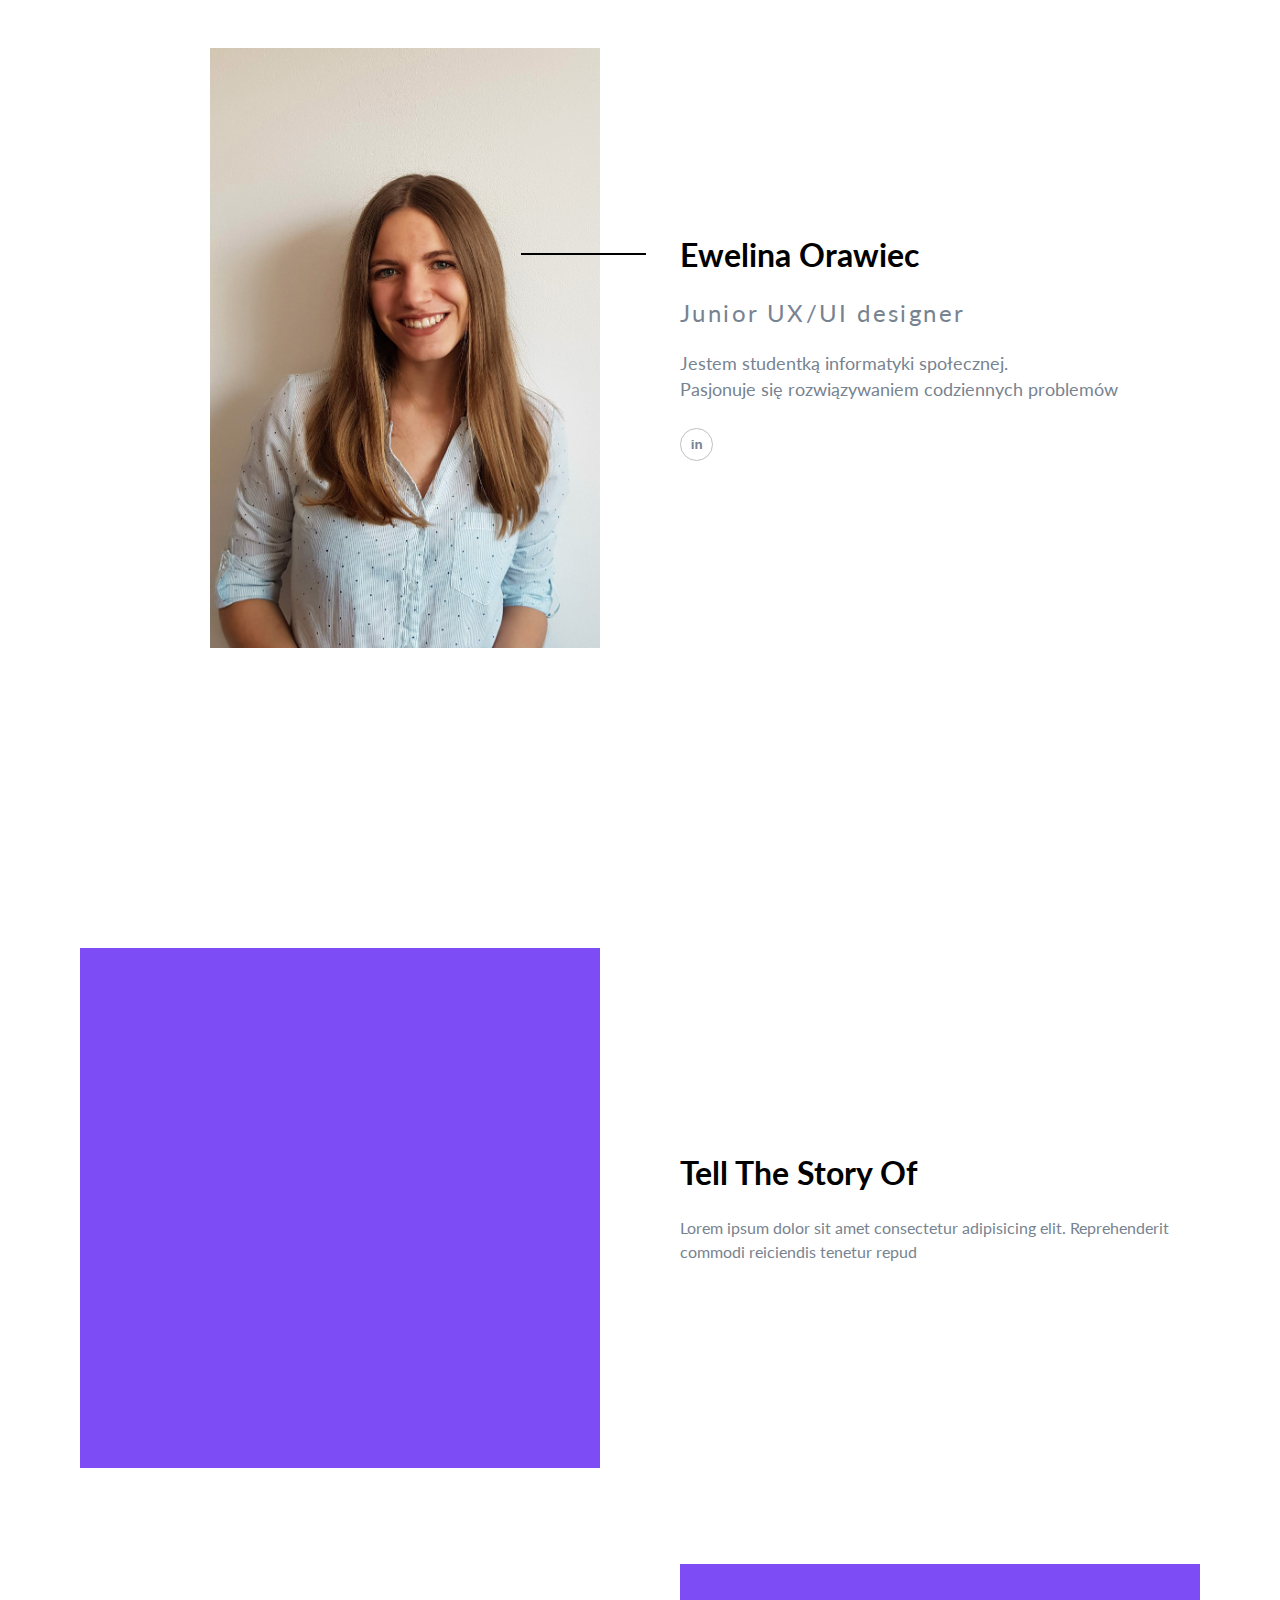
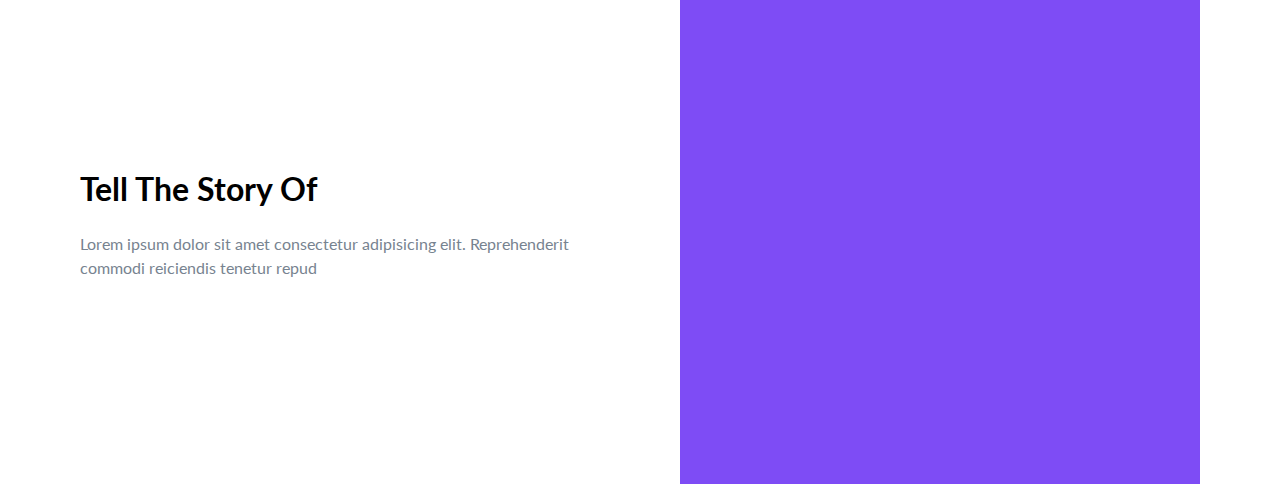
==== index.html @ 0b52d4dc "added peron" ====
<!DOCTYPE html>
<html lang="pl">
<head>
    <meta charset="utf-8">
    <meta http-equiv="X-UA-Compatible" content="IE=edge">
    <meta name="viewport" content="width=device-width, initial-scale=1.0, user-scalable=no">
    <meta name="description" content="Portfolio Ewelina Orawiec">
    <meta name="author" content="Ewelina Orawiec">
    <title>Ewelina Orawiec</title>

    <!-- <link rel="shortcut icon" type="image/png" href="img/favicon.png"> -->
    <link href="https://fonts.googleapis.com/css?family=Lato:300,300i,400,700&display=swap&subset=latin-ext" rel="stylesheet">
    <link rel="stylesheet" href="base.css">
    <link rel="stylesheet" href="style.css">
    <link rel="stylesheet" href="mobile.css">
</head>
<body>
  <header id="top">
    <div class="air"></div>
    <div class="flex column">
      <div id="top-photo" class="column col2 flex flex-column flex-align-end">
        <img src="img/ewelina_orawiec.jpg" alt="ewelina_orawiec" />
      </div>
      <div class="column col2 flex flex-column flex-align-start flex-justify-center">
        <div class="rel">
          <hr class="line abs" />
          <h1>Ewelina Orawiec</h1>
        </div>
        <div class="airmin"></div>
        <h2>Junior UX/UI designer</h2>
        <div class="airmin"></div>
        <p>
          Jestem studentką informatyki społecznej.<br />
          Pasjonuje się rozwiązywaniem codziennych problemów
        </p>
        <div class="airmin"></div>
        <a target="_blank" href="https://www.linkedin.com/in/ewelina-orawiec/"><button id="top-button">in</button></a>
      </div>
    </div>
    <div class="air"></div>
  </header>
  <div class="air"></div>
  <main>
    <div class="project flex column">
      <div class="column col2">
        <a href="./peron.html">
          <div class="project-photo rel">
            <div class="project-overlay abs"></div>
          </div>
        </a>
      </div>
      <div class="flex flex-column flex-align-start flex-justify-center column col2">
        <h1>Tell The Story Of</h1>
        <div class="airmin"></div>
        <p>Lorem ipsum dolor sit amet consectetur adipisicing elit. Reprehenderit commodi reiciendis tenetur repud</p>
      </div>
    </div>
    <div class="air"></div>
    <div class="air"></div>
    <div class="project flex column">
      <div class="flex flex-column flex-align-start flex-justify-center column col2">
        <h1>Tell The Story Of</h1>
        <div class="airmin"></div>
        <p>Lorem ipsum dolor sit amet consectetur adipisicing elit. Reprehenderit commodi reiciendis tenetur repud</p>
      </div>
      <div class="column col2">
        <div class="project-photo rel">
          <div class="project-overlay abs"></div>
        </div>
      </div>
    </div>
  </main>
</body>
</html>
---- base.css ----
.flex {display:flex;}
.flex-wrap {flex-wrap:wrap;}
.flex-no-shrink {flex-shrink:0;}
.flex-no-grow {flex-grow:0;}
.flex-column {flex-direction:column;}
.flex-justify-start {justify-content:flex-start;}
.flex-justify-end {justify-content:flex-end;}
.flex-justify-center {justify-content:center;}
.flex-justify-space-between {justify-content:space-between;}
.flex-justify-space-evenly {justify-content:space-evenly;}
.flex-align-start {align-items:flex-start;}
.flex-align-end {align-items:flex-end;}
.flex-align-center {align-items:center;}
.flex-align-stretch {align-items:stretch;}
.col2 {width:50%;}
.col3 {width:33.3333%;}
.col3-2 {width:66.6667%;}
.col4 {width:25%;}
.col4-3 {width:75%;}
.col5 {width:20%;}
.col5-2 {width:40%;}
.col5-3 {width:60%;}
.col5-4 {width:80%;}
.col6 {width:16.6667%;}
.col6-5 {width:83.3333%;}
---- style.css ----
html,
body {
  height: 100%;
}

* {
  box-sizing: border-box;
}

a,
a:hover {
  text-decoration: none;
}

body {
  margin: 0;
  font-size: 100%;
  font-family: 'Lato', sans-serif;
  background-color: #fff;
}

.flexc {
  display: flex;
  flex-direction: column;
  justify-content: center;
  align-items: center;
}

.flexr {
  display: flex;
  flex-direction: row;
}

.air {
  clear: both;
  height: 3em;
}
.airmin {
  clear: both;
  height: 1.5em;
}
.airmik {
  clear: both;
  height: 0.75em;
}

.abs {
  position: absolute;
}

.rel {
  position: relative;
}

.column {
  padding: 0 2.5em;
}

.column-double {
  padding: 0 5em;
}

.part {
  background-color: #434343;
  min-height: 100%;
  max-width: 1400px;
  margin: 0 auto;
}


h1,
h2,
h3,
h4,
h5,
h6,
p {
  margin: 0;
}

h1 {

}

h2 {
  color: rgb(119, 131, 144);
  font-weight: 400;
  letter-spacing: .1em;
}

p {
  color: rgb(119, 131, 144);
  line-height: 1.5;
  font-size: 1.1em;
}

#top {
  min-height: 100%;
}

#top-photo {
  height: 100%;
}

#top-photo img {
  max-width: 100%;
  max-height: 600px;
  object-position: center center;
}

#top-button {
  border-radius: 50%;
  background-color: #fff;
  color: rgb(119, 131, 144);
  font-weight: 700;
  border: rgb(192, 192, 192) solid 1px;
  width: 2.5em;
  height: 2.5em;
  cursor: pointer;
  transition: 0.2s;
}

#top-button:hover {
  background-color: rgb(192, 192, 192);
  color: #fff;
}

.line {
  height: 2.5px;
  width: 125px;
  top: 25%;
  left:-66.6%;
  background-color: #000;
  border: none;
}

.project-overlay {
  height: 100%;
  width: 100%;
  background-color: rgb(126, 76, 245);
  z-index: 2;
  top: 0;
  left: 0;
  transition: 0.5s;
}

.project-photo {
  z-index: 1;
  background-image: url(img/projekt_peron.png);
  background-position: center;
  background-size: cover;
  cursor: pointer;
  padding-top:100%;
}

.project-photo:hover .project-overlay {
  opacity: 0.85
}

.project-photo img{
  max-width: 100%;
}

.project p {
  font-size: 1em;
}
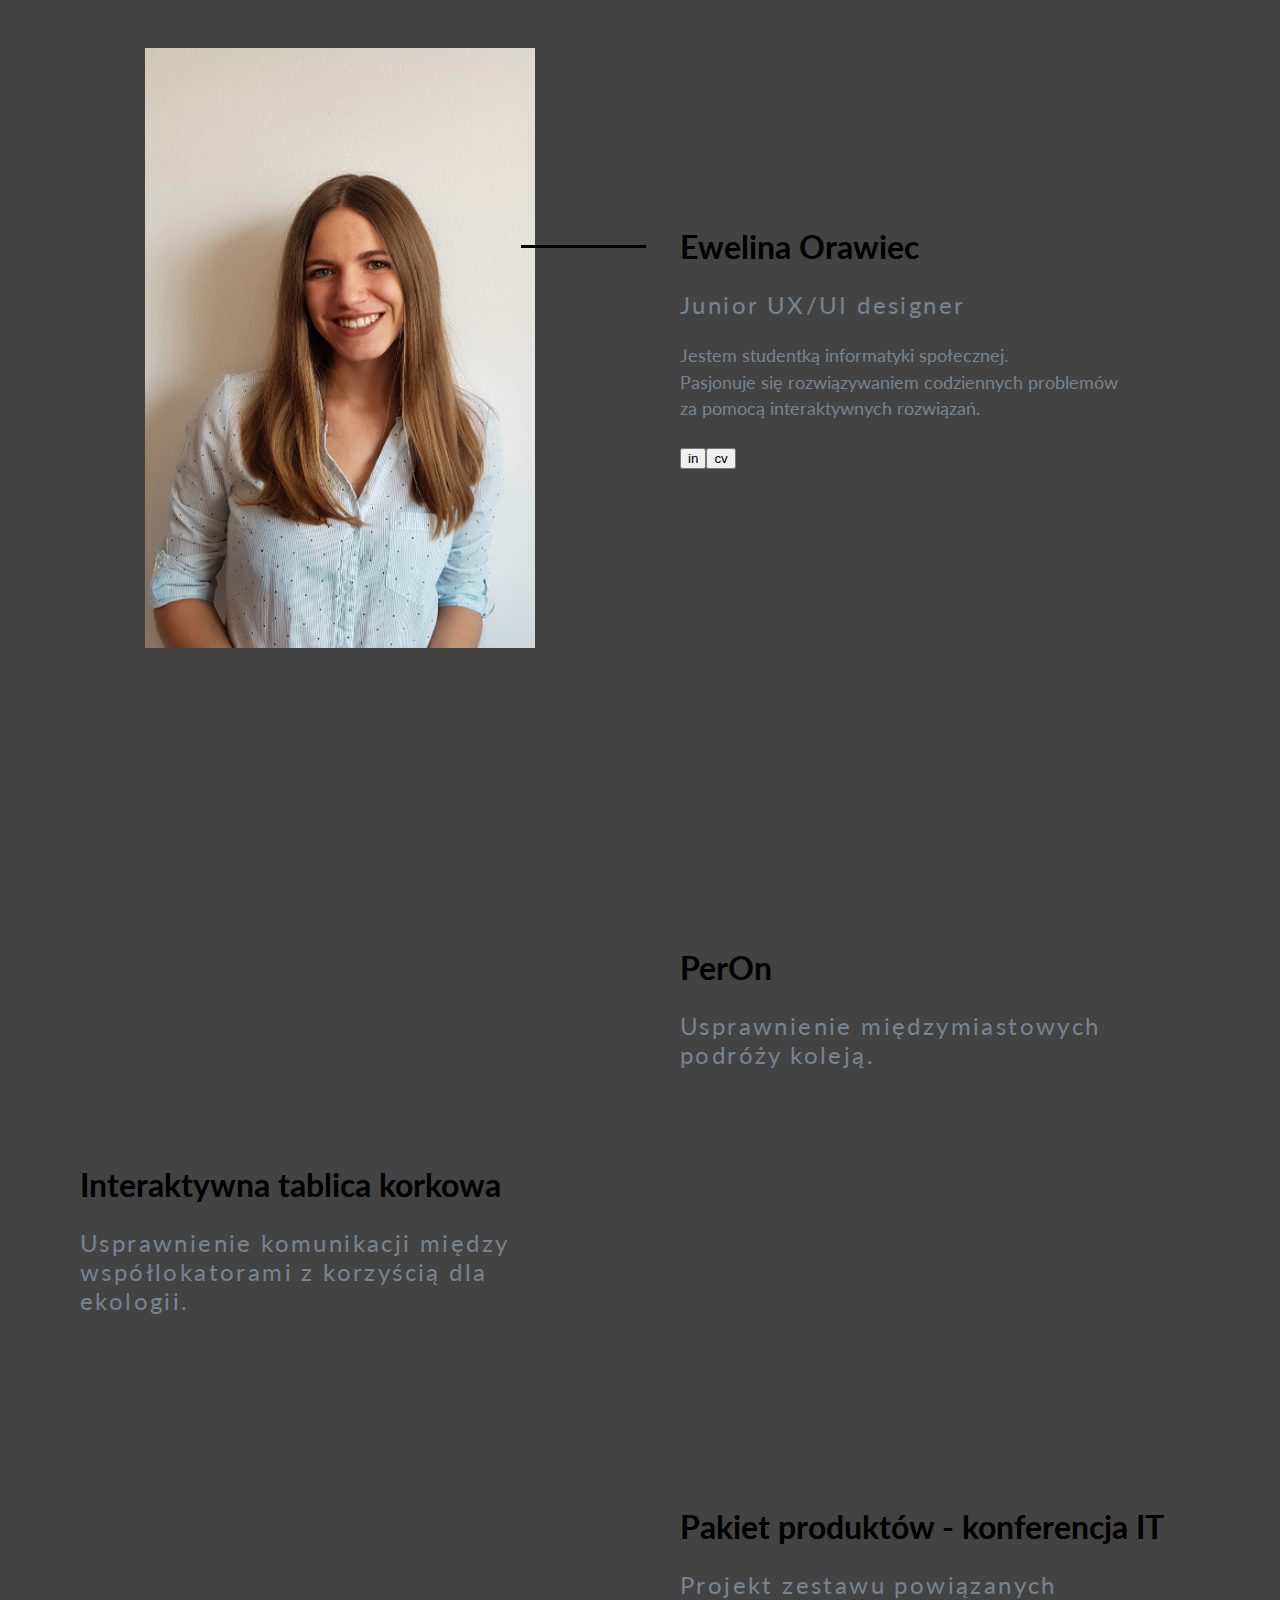
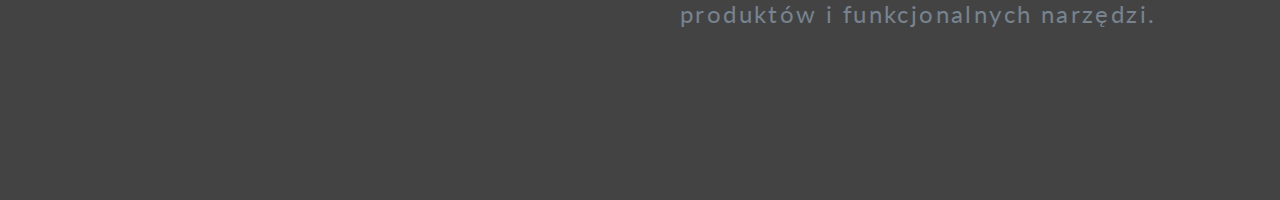
==== commit ed85697f: "changed p to h2" ====
--- a/index.html
+++ b/index.html
@@ -9,66 +9,101 @@
     <title>Ewelina Orawiec</title>
 
     <!-- <link rel="shortcut icon" type="image/png" href="img/favicon.png"> -->
-    <link href="https://fonts.googleapis.com/css?family=Lato:300,300i,400,700&display=swap&subset=latin-ext" rel="stylesheet">
+    <link href="https://fonts.googleapis.com/css?family=Lato:400,700&display=swap&subset=latin-ext" rel="stylesheet">
     <link rel="stylesheet" href="base.css">
     <link rel="stylesheet" href="style.css">
     <link rel="stylesheet" href="mobile.css">
 </head>
 <body>
-  <header id="top">
+  <header id="top" class="part">
     <div class="air"></div>
-    <div class="flex column">
-      <div id="top-photo" class="column col2 flex flex-column flex-align-end">
+    <div class="flex column flex-1024-reverse">
+      <div id="top-photo" class="column col2 flex flex-column flex-align-center">
         <img src="img/ewelina_orawiec.jpg" alt="ewelina_orawiec" />
       </div>
-      <div class="column col2 flex flex-column flex-align-start flex-justify-center">
+      <div class="air less-1024"></div>
+      <div class="column col2 flex flex-column flex-align-start flex-justify-center flex-1024-align-center">
         <div class="rel">
-          <hr class="line abs" />
+          <hr class="line abs more-1024" />
           <h1>Ewelina Orawiec</h1>
         </div>
         <div class="airmin"></div>
         <h2>Junior UX/UI designer</h2>
         <div class="airmin"></div>
-        <p>
+        <p class="text-align-center-1024">
           Jestem studentką informatyki społecznej.<br />
-          Pasjonuje się rozwiązywaniem codziennych problemów
+          Pasjonuje się rozwiązywaniem codziennych problemów <br />
+          za pomocą interaktywnych rozwiązań.
         </p>
         <div class="airmin"></div>
-        <a target="_blank" href="https://www.linkedin.com/in/ewelina-orawiec/"><button id="top-button">in</button></a>
+        <div class="flex">
+          <a target="_blank" href="https://www.linkedin.com/in/ewelina-orawiec/"><button class="top-button">in</button></a>
+          <a target="_blank" href="./EwelinaOrawiecCV.pdf" download><button class="top-button">cv</button></a>
+        </div>
       </div>
     </div>
     <div class="air"></div>
   </header>
-  <div class="air"></div>
-  <main>
-    <div class="project flex column">
-      <div class="column col2">
-        <a href="./peron.html">
-          <div class="project-photo rel">
-            <div class="project-overlay abs"></div>
-          </div>
-        </a>
-      </div>
-      <div class="flex flex-column flex-align-start flex-justify-center column col2">
-        <h1>Tell The Story Of</h1>
-        <div class="airmin"></div>
-        <p>Lorem ipsum dolor sit amet consectetur adipisicing elit. Reprehenderit commodi reiciendis tenetur repud</p>
-      </div>
-    </div>
-    <div class="air"></div>
-    <div class="air"></div>
-    <div class="project flex column">
-      <div class="flex flex-column flex-align-start flex-justify-center column col2">
-        <h1>Tell The Story Of</h1>
-        <div class="airmin"></div>
-        <p>Lorem ipsum dolor sit amet consectetur adipisicing elit. Reprehenderit commodi reiciendis tenetur repud</p>
-      </div>
-      <div class="column col2">
-        <div class="project-photo rel">
-          <div class="project-overlay abs"></div>
+  <main class="part">
+    <section id="project-peron">
+      <div class="air"></div>
+      <div class="single-project flex column flex-1024-reverse">
+        <div class="column col2">
+          <a href="./peron.html">
+            <div class="single-project-photo rel">
+              <div class="single-project-overlay abs"></div>
+            </div>
+          </a>
+        </div>
+        <div class="air less-1024"></div>
+        <div class="flex flex-column flex-align-start flex-justify-center column col2">
+          <h1>PerOn</h1>
+          <div class="airmin"></div>
+          <h2>Usprawnienie międzymiastowych podróży koleją.</h2>
         </div>
       </div>
-    </div>
+      <div class="air"></div>
+    </section>
+    <section id="project-nameo">
+      <div class="air"></div>
+      <div class="single-project flex column">
+        <div class="flex flex-column flex-align-start flex-justify-center column col2">
+          <h1>Interaktywna tablica korkowa</h1>
+          <div class="airmin"></div>
+          <h2>Usprawnienie komunikacji między współlokatorami z korzyścią dla ekologii.</h2>
+          <div class="air less-1024"></div>
+        </div>
+        <div class="column col2">
+          <a href="./nameo.html">
+            <div class="single-project-photo rel">
+              <div class="single-project-overlay abs"></div>
+            </div>
+          </a>
+        </div>
+      </div>
+      <div class="air"></div>
+      <div class="air more-1024"></div>
+    </section>
+    <section id="project-conference">
+      <div class="air"></div>
+      <div class="single-project flex column flex-1024-reverse">
+        <div class="column col2">
+          <a href="./conference.html">
+            <div class="single-project-photo rel">
+              <div class="single-project-overlay abs"></div>
+            </div>
+          </a>
+        </div>
+        <div class="air less-1024"></div>
+        <div class="flex flex-column flex-align-start flex-justify-center column col2">
+          <h1>Pakiet produktów - konferencja IT</h1>
+          <div class="airmin"></div>
+          <h2>Projekt zestawu powiązanych produktów i funkcjonalnych narzędzi.</h2>
+        </div>
+      </div>
+      <div class="air"></div>
+      <div class="air"></div>
+    </section>
   </main>
 </body>
-</html>+</html>
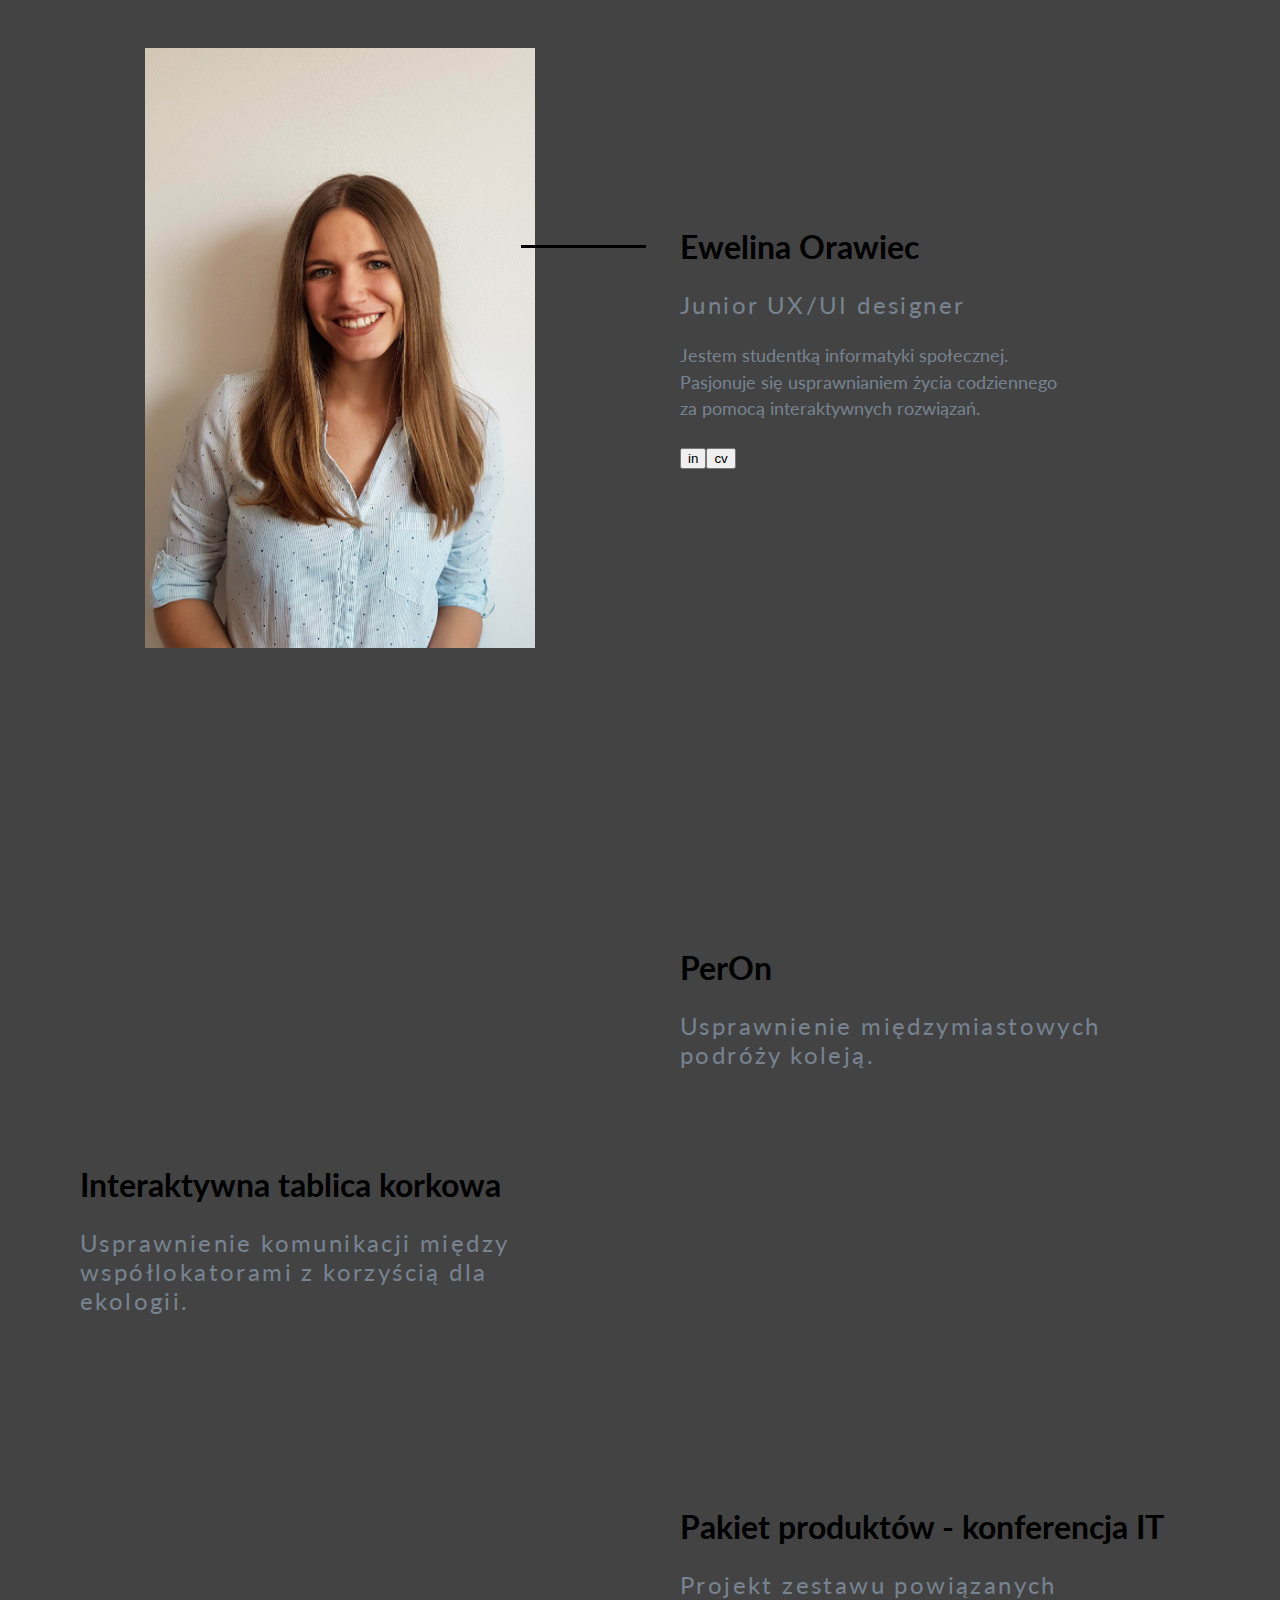
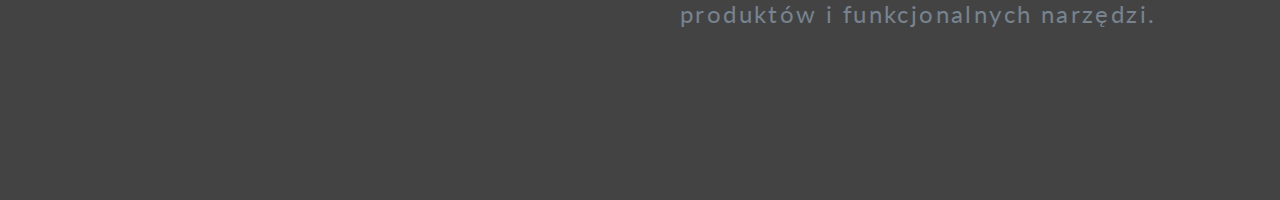
==== commit 2b60d0a9: "Merge pull request #2 from ewelinaorawiec/master" ====
--- a/index.html
+++ b/index.html
@@ -32,7 +32,7 @@
         <div class="airmin"></div>
         <p class="text-align-center-1024">
           Jestem studentką informatyki społecznej.<br />
-          Pasjonuje się rozwiązywaniem codziennych problemów <br />
+          Pasjonuje się usprawnianiem życia codziennego <br />
           za pomocą interaktywnych rozwiązań.
         </p>
         <div class="airmin"></div>
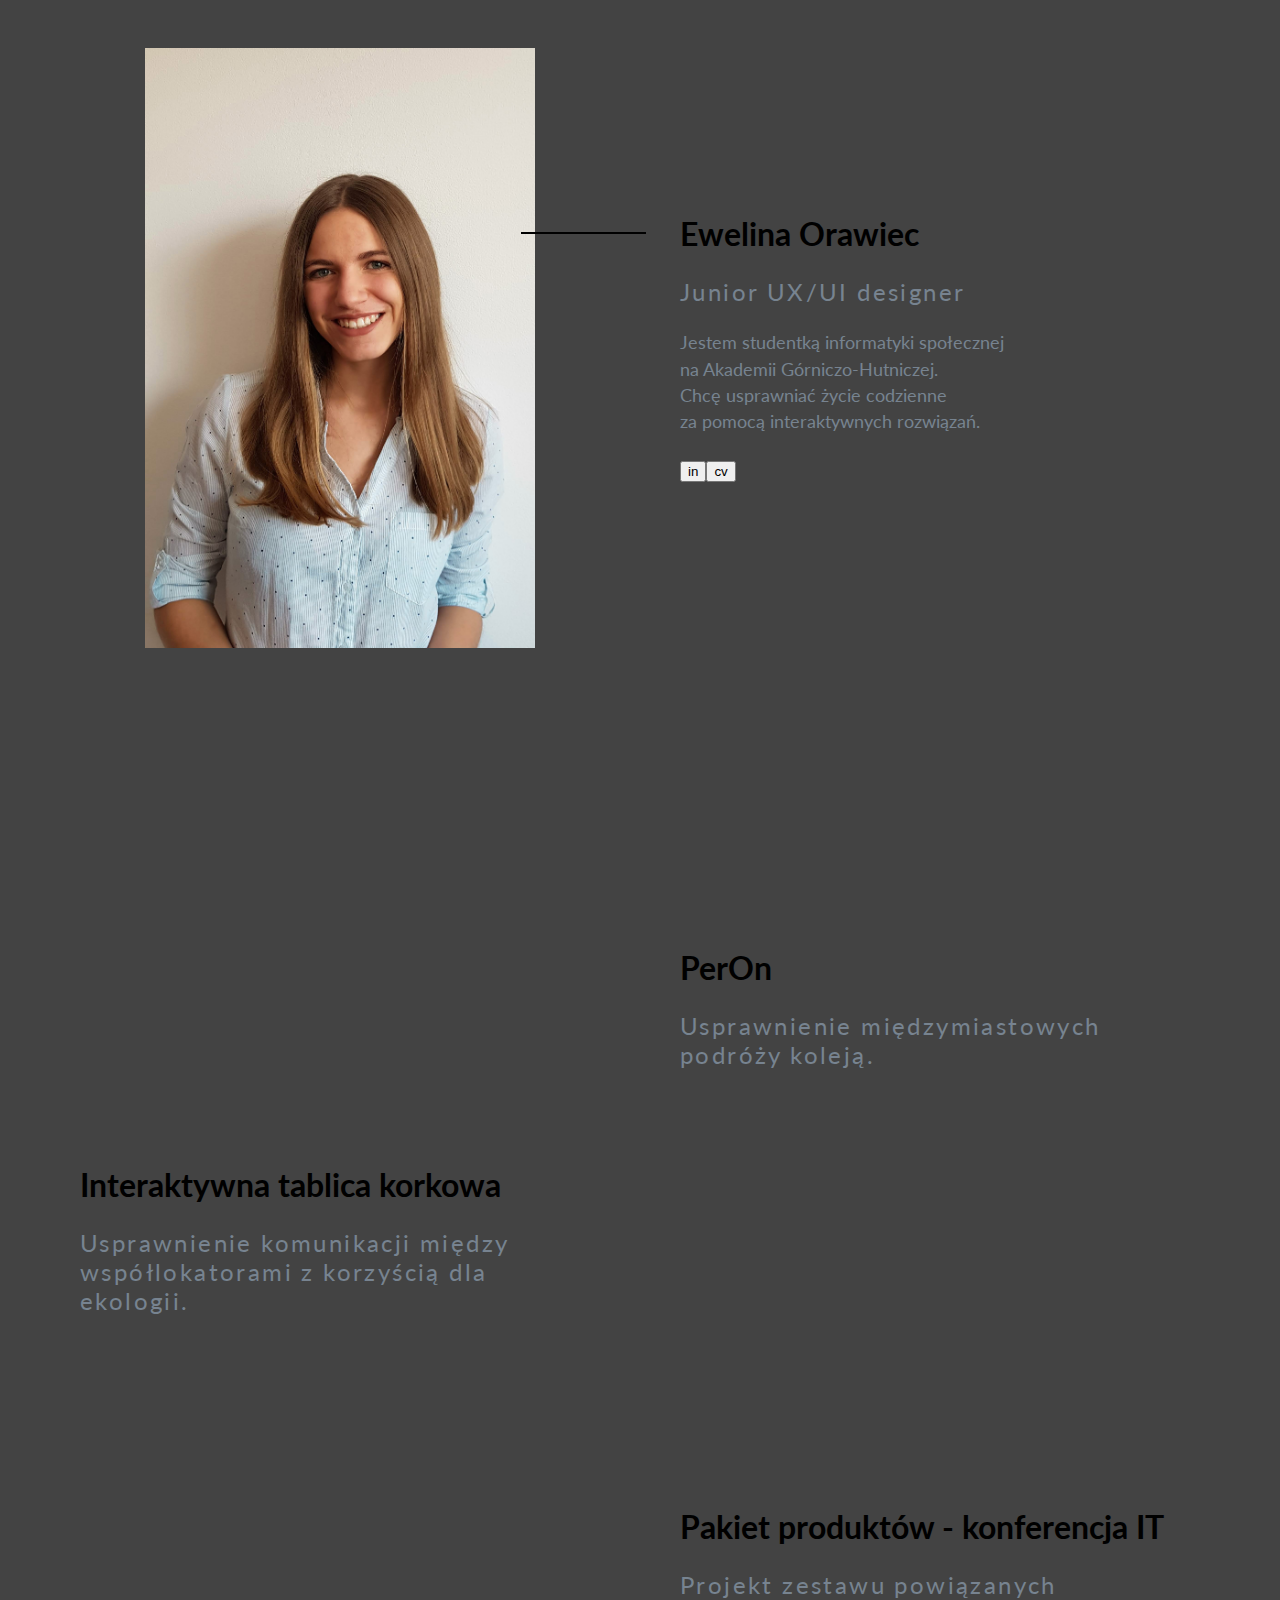
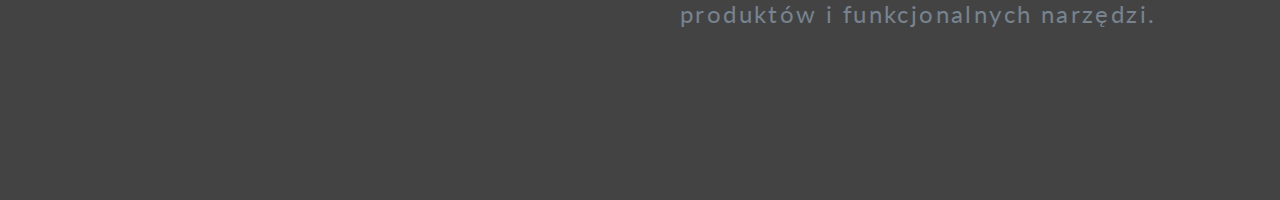
==== commit a2af7dd2: "Update index.html" ====
--- a/index.html
+++ b/index.html
@@ -31,8 +31,9 @@
         <h2>Junior UX/UI designer</h2>
         <div class="airmin"></div>
         <p class="text-align-center-1024">
-          Jestem studentką informatyki społecznej.<br />
-          Pasjonuje się usprawnianiem życia codziennego <br />
+          Jestem studentką informatyki społecznej  <br />
+          na Akademii Górniczo-Hutniczej.<br />
+          Chcę usprawniać życie codzienne <br />
           za pomocą interaktywnych rozwiązań.
         </p>
         <div class="airmin"></div>
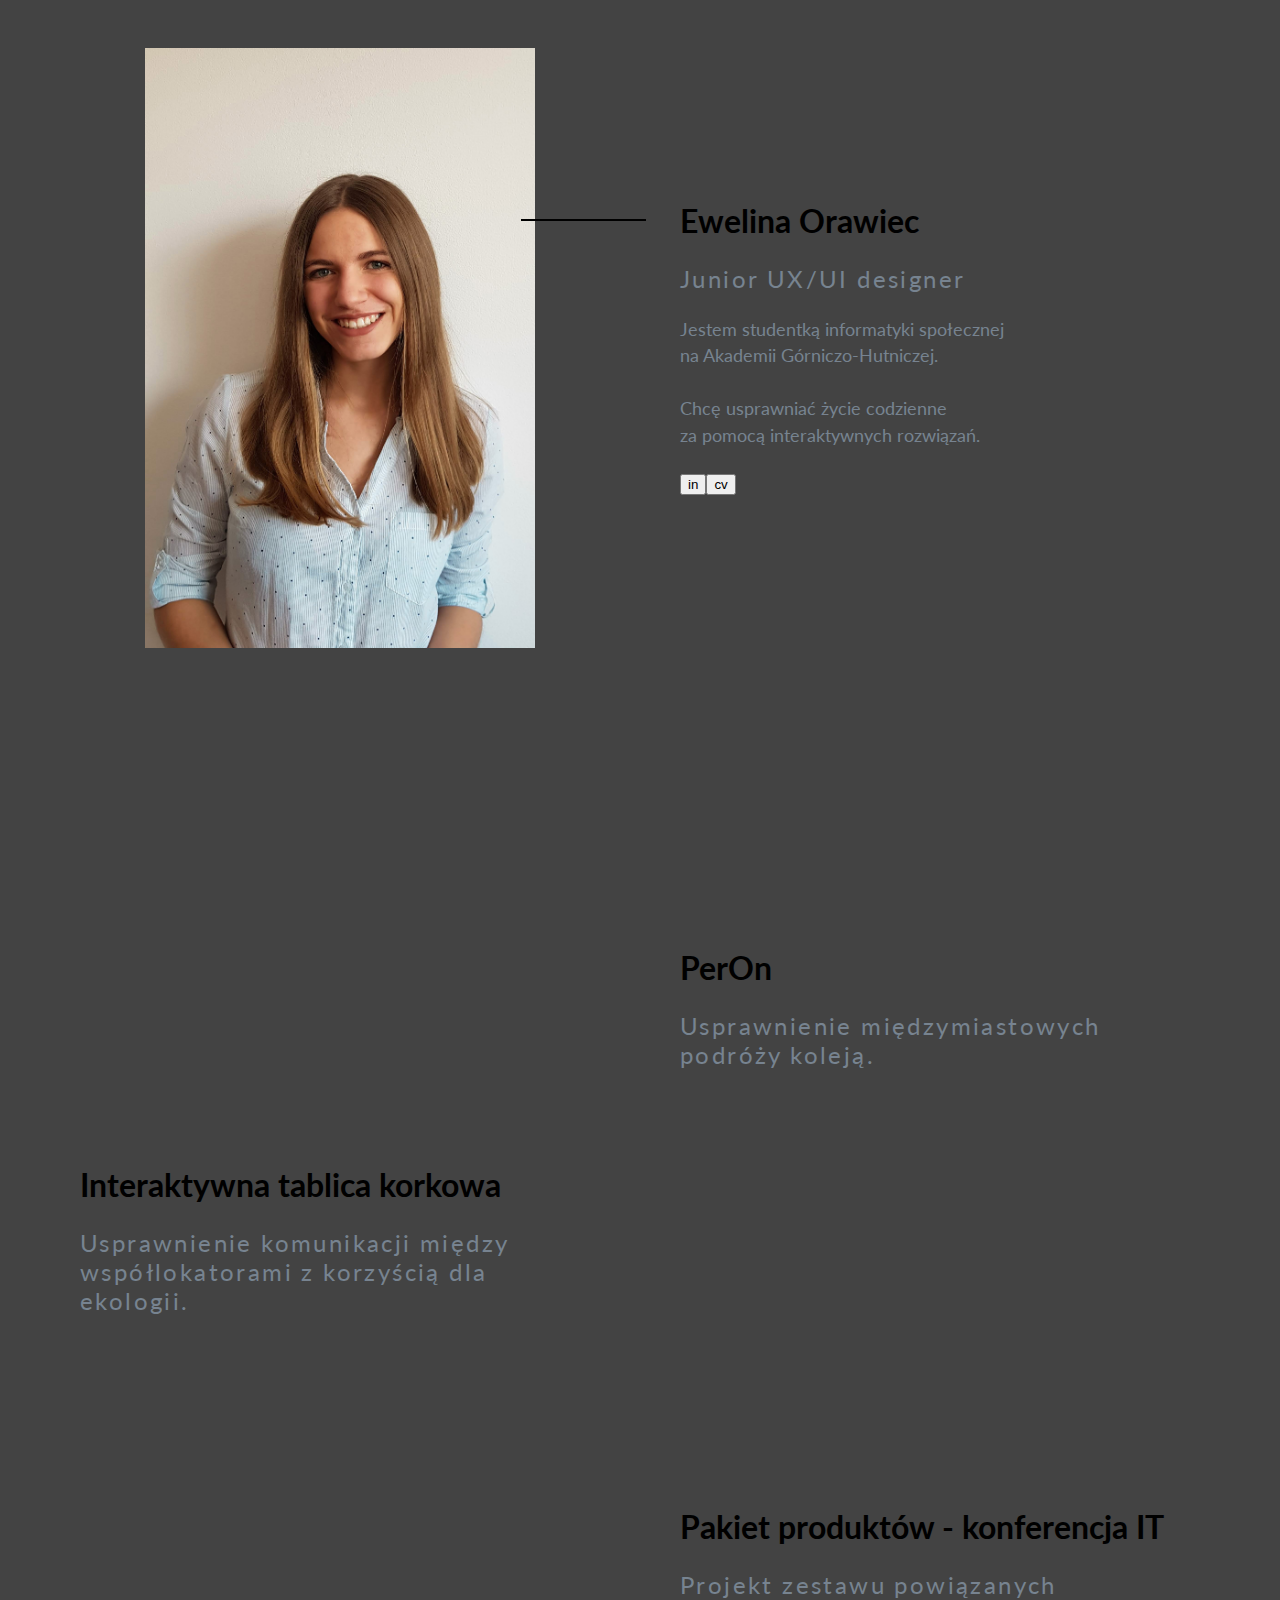
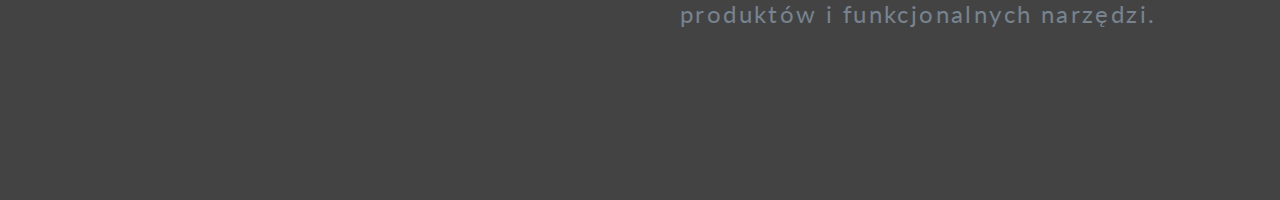
==== commit d640c1d8: "luka w tekscie" ====
--- a/index.html
+++ b/index.html
@@ -32,7 +32,7 @@
         <div class="airmin"></div>
         <p class="text-align-center-1024">
           Jestem studentką informatyki społecznej  <br />
-          na Akademii Górniczo-Hutniczej.<br />
+          na Akademii Górniczo-Hutniczej.<br /> <br />
           Chcę usprawniać życie codzienne <br />
           za pomocą interaktywnych rozwiązań.
         </p>
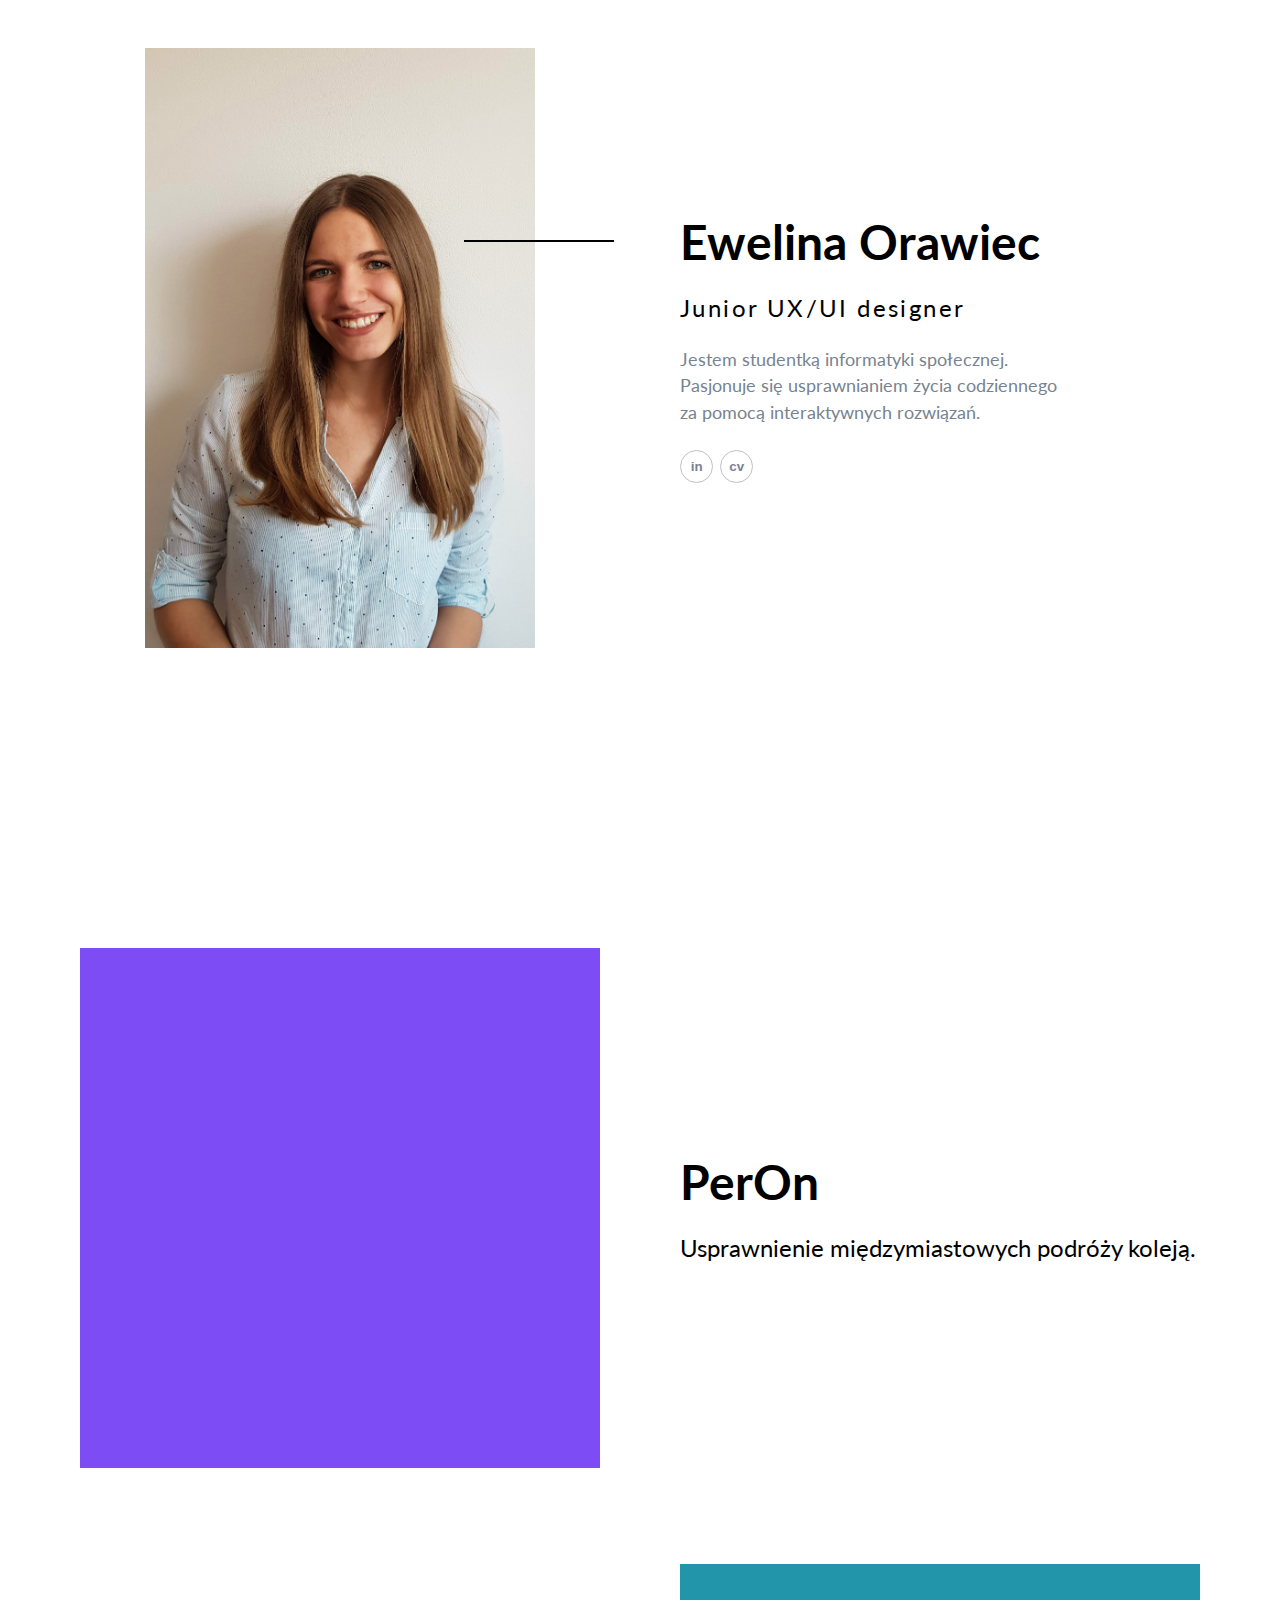
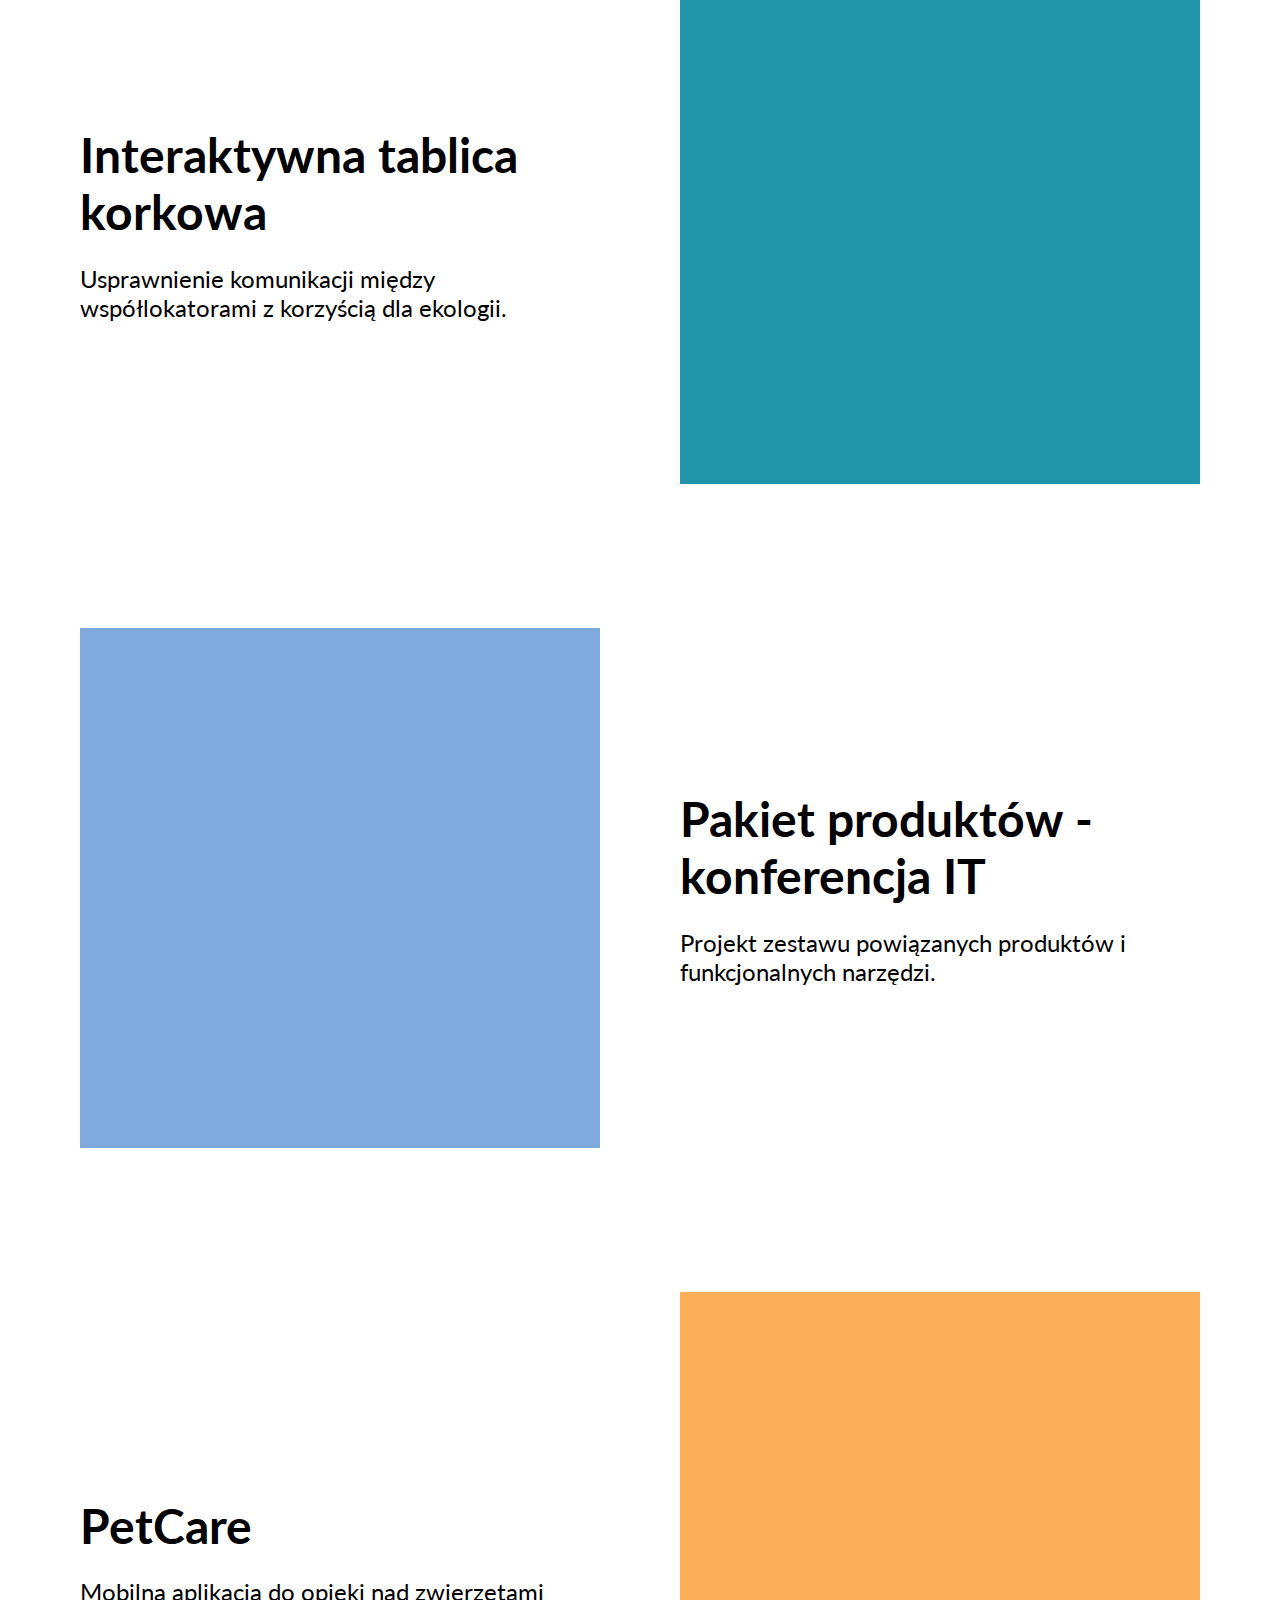
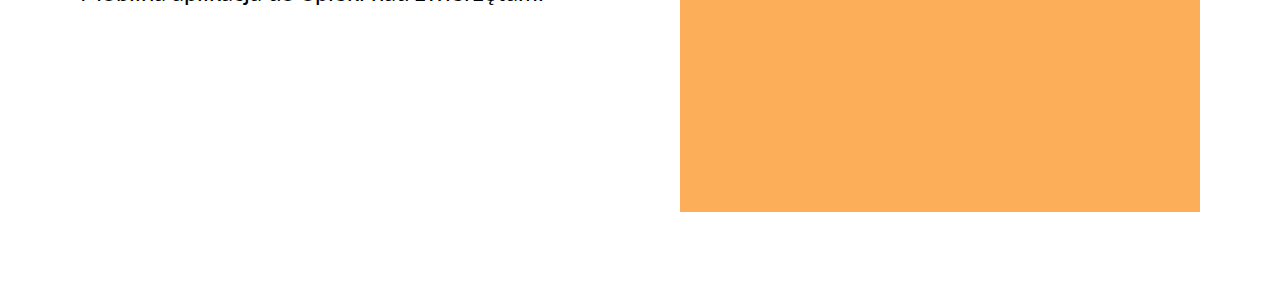
==== commit c38ea1ed: "added petCare" ====
--- a/index.html
+++ b/index.html
@@ -31,9 +31,8 @@
         <h2>Junior UX/UI designer</h2>
         <div class="airmin"></div>
         <p class="text-align-center-1024">
-          Jestem studentką informatyki społecznej  <br />
-          na Akademii Górniczo-Hutniczej.<br /> <br />
-          Chcę usprawniać życie codzienne <br />
+          Jestem studentką informatyki społecznej.<br />
+          Pasjonuje się usprawnianiem życia codziennego <br />
           za pomocą interaktywnych rozwiązań.
         </p>
         <div class="airmin"></div>
@@ -105,6 +104,26 @@
       <div class="air"></div>
       <div class="air"></div>
     </section>
+    <section id="project-petcare">
+      <div class="air"></div>
+      <div class="single-project flex column">
+        <div class="flex flex-column flex-align-start flex-justify-center column col2">
+          <h1>PetCare</h1>
+          <div class="airmin"></div>
+          <h2>Mobilna aplikacja do opieki nad zwierzętami</h2>
+        </div>
+        <div class="air less-1024"></div>
+        <div class="column col2">
+          <a href="./petcare.html">
+            <div class="single-project-photo rel">
+              <div class="single-project-overlay abs"></div>
+            </div>
+          </a>
+        </div>
+      </div>
+      <div class="air"></div>
+      <div class="air"></div>
+    </section>
   </main>
 </body>
 </html>
--- a/style.css
+++ b/style.css
@@ -61,12 +61,13 @@
 }
 
 .part {
-  background-color: #434343;
-  min-height: 100%;
   max-width: 1400px;
   margin: 0 auto;
 }
 
+.less-1024 {
+  display: none;
+}
 
 h1,
 h2,
@@ -76,26 +77,31 @@
 h6,
 p {
   margin: 0;
+  line-height: 1.2;
 }
 
 h1 {
-
+  font-size: 3em;
 }
 
 h2 {
-  color: rgb(119, 131, 144);
   font-weight: 400;
-  letter-spacing: .1em;
-}
-
-p {
+  color: #000;
+}
+
+
+#top {
+  min-height: 100%;
+}
+
+#top p {
   color: rgb(119, 131, 144);
   line-height: 1.5;
   font-size: 1.1em;
 }
 
-#top {
-  min-height: 100%;
+#top h2 {
+  letter-spacing: .1em;
 }
 
 #top-photo {
@@ -108,7 +114,7 @@
   object-position: center center;
 }
 
-#top-button {
+.top-button {
   border-radius: 50%;
   background-color: #fff;
   color: rgb(119, 131, 144);
@@ -118,23 +124,24 @@
   height: 2.5em;
   cursor: pointer;
   transition: 0.2s;
-}
-
-#top-button:hover {
+  margin-right: 0.5em;
+}
+
+.top-button:hover {
   background-color: rgb(192, 192, 192);
   color: #fff;
 }
 
 .line {
   height: 2.5px;
-  width: 125px;
-  top: 25%;
-  left:-66.6%;
+  width: 150px;
+  top: 33%;
+  left: -60%;
   background-color: #000;
   border: none;
 }
 
-.project-overlay {
+.single-project-overlay {
   height: 100%;
   width: 100%;
   background-color: rgb(126, 76, 245);
@@ -144,23 +151,62 @@
   transition: 0.5s;
 }
 
-.project-photo {
+.single-project-photo {
   z-index: 1;
-  background-image: url(img/projekt_peron.png);
   background-position: center;
   background-size: cover;
   cursor: pointer;
   padding-top:100%;
 }
 
-.project-photo:hover .project-overlay {
+.single-project-photo:hover .single-project-overlay {
   opacity: 0.85
 }
 
-.project-photo img{
+.single-project-photo img{
   max-width: 100%;
 }
 
-.project p {
+.single-project p {
   font-size: 1em;
+}
+
+#project-peron .single-project-photo {
+  background-image: url(img/peron.jpg);
+}
+
+#project-peron .single-project-overlay {
+  background-color: rgb(126, 76, 245);
+}
+
+#project-nameo .single-project-photo {
+  background-image: url(img/nameo_tablet.jpg);
+}
+
+#project-nameo .single-project-overlay {
+  background-color: rgb(34, 149, 171);
+}
+
+#project-conference .single-project-photo {
+  background-image: url(img/conference/aplikacja3.jpg);
+}
+
+#project-conference .single-project-overlay {
+  background-color: rgb(128, 170, 222);
+}
+
+.team-list div li {
+  margin-right: 0.5em;
+}
+
+.team-list li {
+  padding: 0.5em 0
+}
+
+#project-petcare .single-project-photo {
+  background-image: url(img/petcare1.png);
+}
+
+#project-petcare .single-project-overlay {
+  background-color: #FCAE59;
 }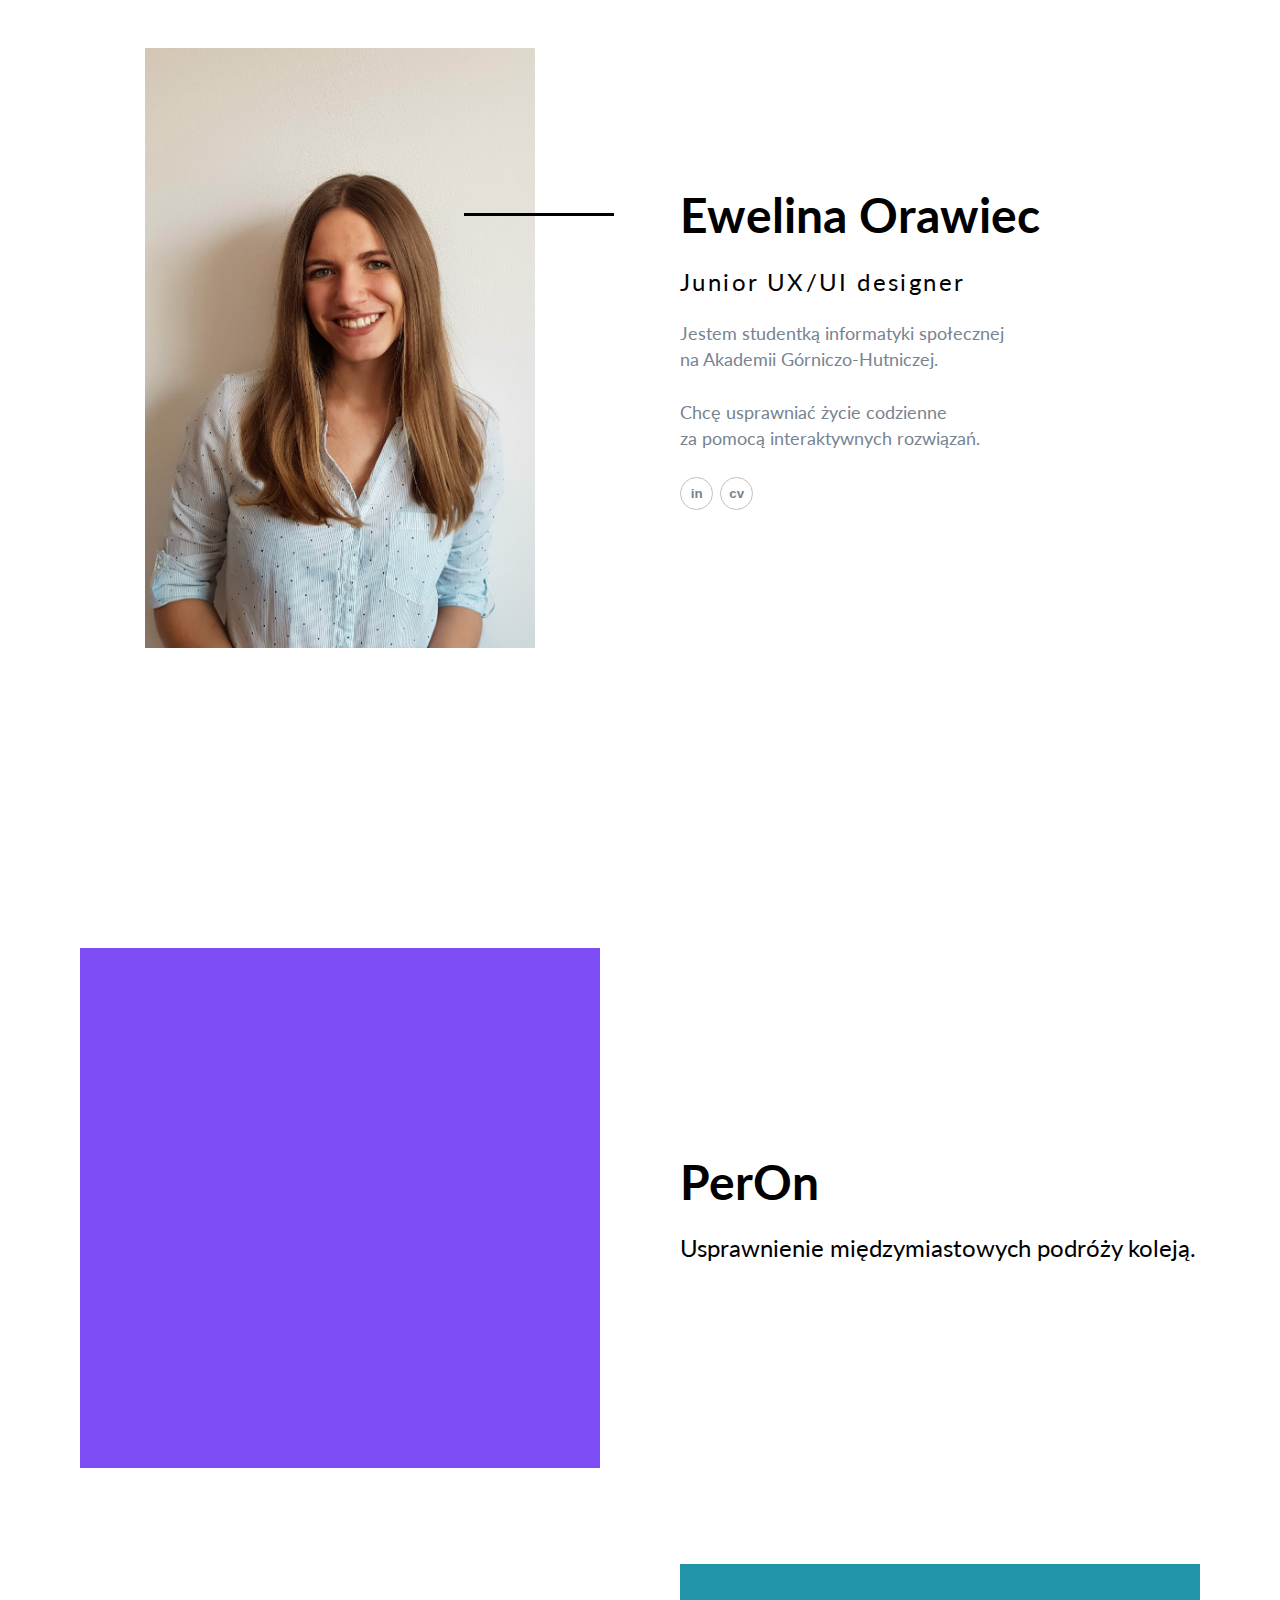
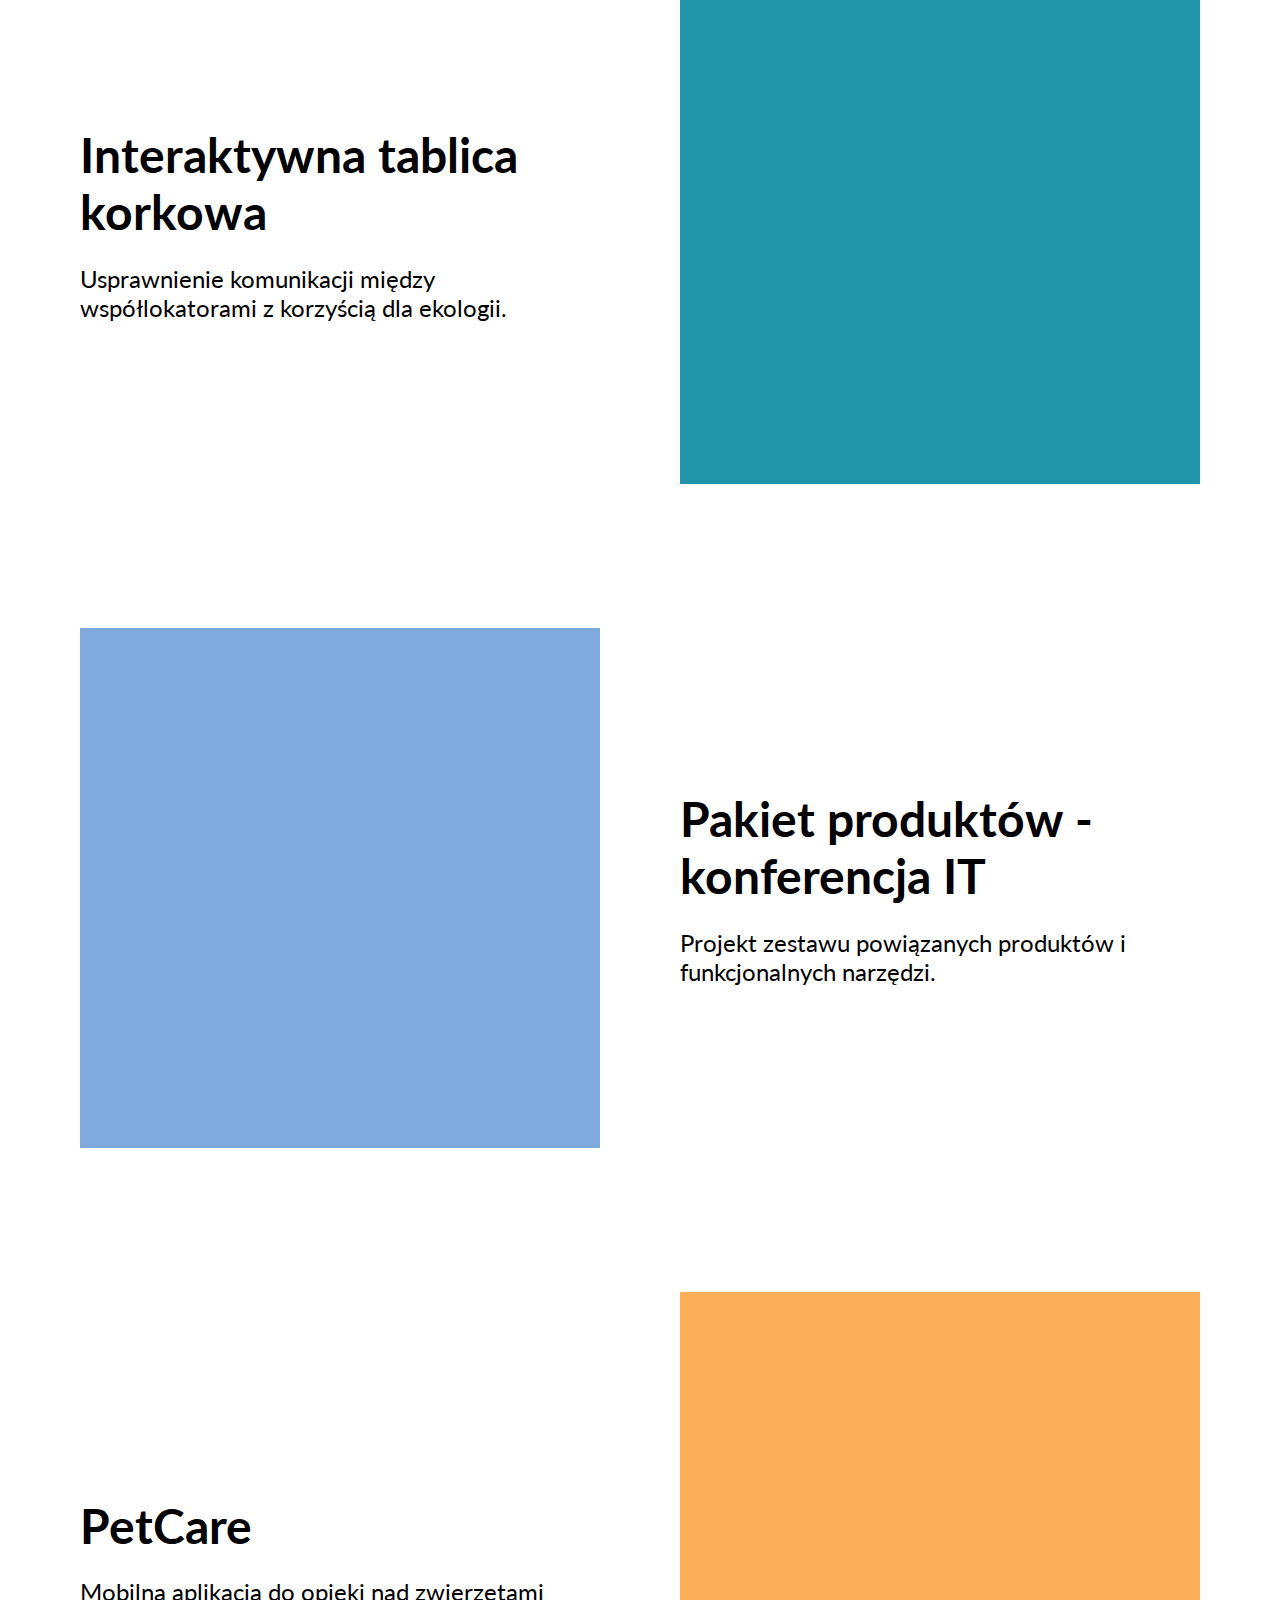
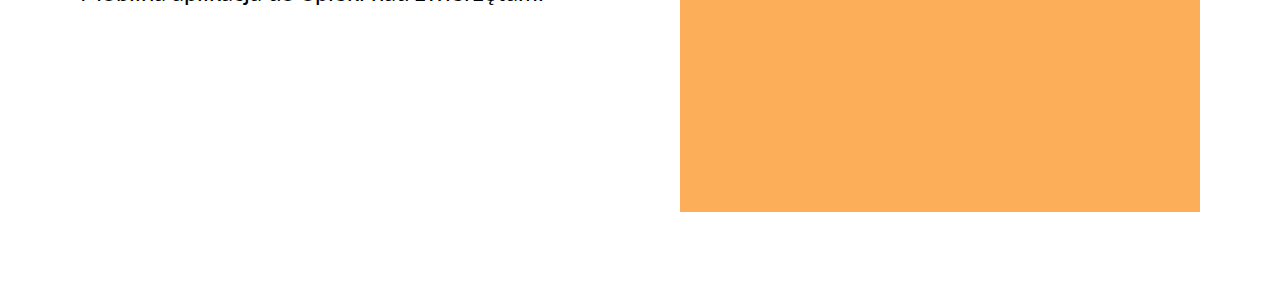
==== commit db4f5e62: "Merge pull request #3 from ewelinaorawiec/master" ====
--- a/index.html
+++ b/index.html
@@ -31,8 +31,9 @@
         <h2>Junior UX/UI designer</h2>
         <div class="airmin"></div>
         <p class="text-align-center-1024">
-          Jestem studentką informatyki społecznej.<br />
-          Pasjonuje się usprawnianiem życia codziennego <br />
+          Jestem studentką informatyki społecznej  <br />
+          na Akademii Górniczo-Hutniczej.<br /> <br />
+          Chcę usprawniać życie codzienne <br />
           za pomocą interaktywnych rozwiązań.
         </p>
         <div class="airmin"></div>
--- a/mobile.css
+++ b/mobile.css
@@ -0,0 +1,83 @@
+@media screen and (max-width: 1024px) {
+  .column {
+    padding: 0 1.25em;
+  }
+
+  .column-double {
+    padding: 0 2.5em;
+  }
+
+  .more-1024 {
+    display: none;
+  }
+
+  .less-1024 {
+    display: block;
+  }
+
+  .flex {
+    flex-wrap: wrap;
+  }
+
+  .flex-1024-reverse {
+    flex-direction: column-reverse;
+  }
+
+  .flex-1024-align-center {
+    align-items: center;
+  }
+
+  .col2 {
+    width: 100%;
+  }
+
+  .text-align-center-1024 {
+    text-align: center;
+  }
+}
+
+@media screen and (max-width: 768px) {
+  h1 {
+    font-size: 2em;
+  }
+
+  h2 {
+    font-size: 1.29em;
+  }
+
+  .project-top-title {
+    font-size: 2.5em;
+  }
+  
+  .project-top-subtitle {
+    font-size: 1.29em;
+  }
+
+  .button-logo {
+    height: 40px;
+    width: 40px;
+  }
+
+}
+
+@media screen and (max-width: 576px) {
+  .col5-3,
+  .col3 {
+    width: 100%;
+  }
+}
+
+@media screen and (max-width:480px) {
+  .gallery-arrow {
+    height: 20px;
+    width: 20px;
+  }
+  
+  .column {
+    padding: 0 0.625em;
+  }
+
+  .column-double {
+    padding: 0 1.25em;
+  }
+}
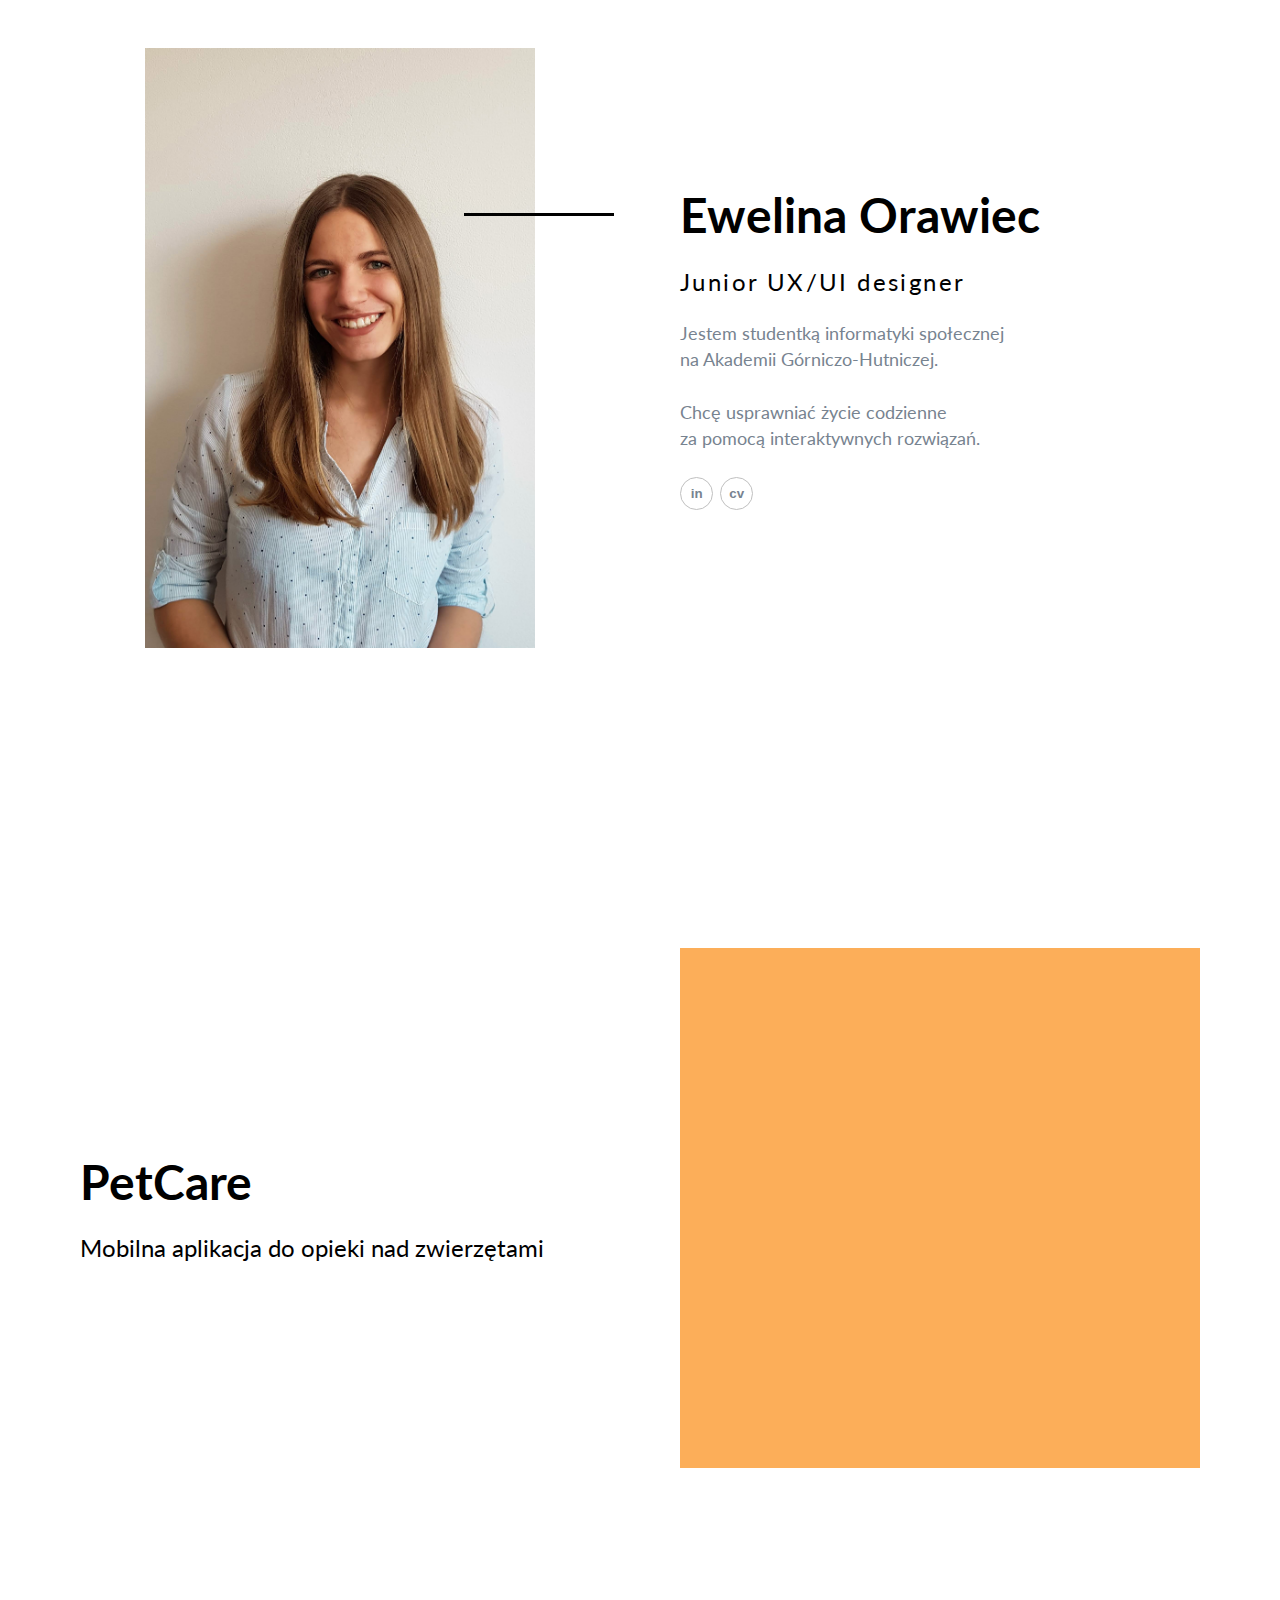
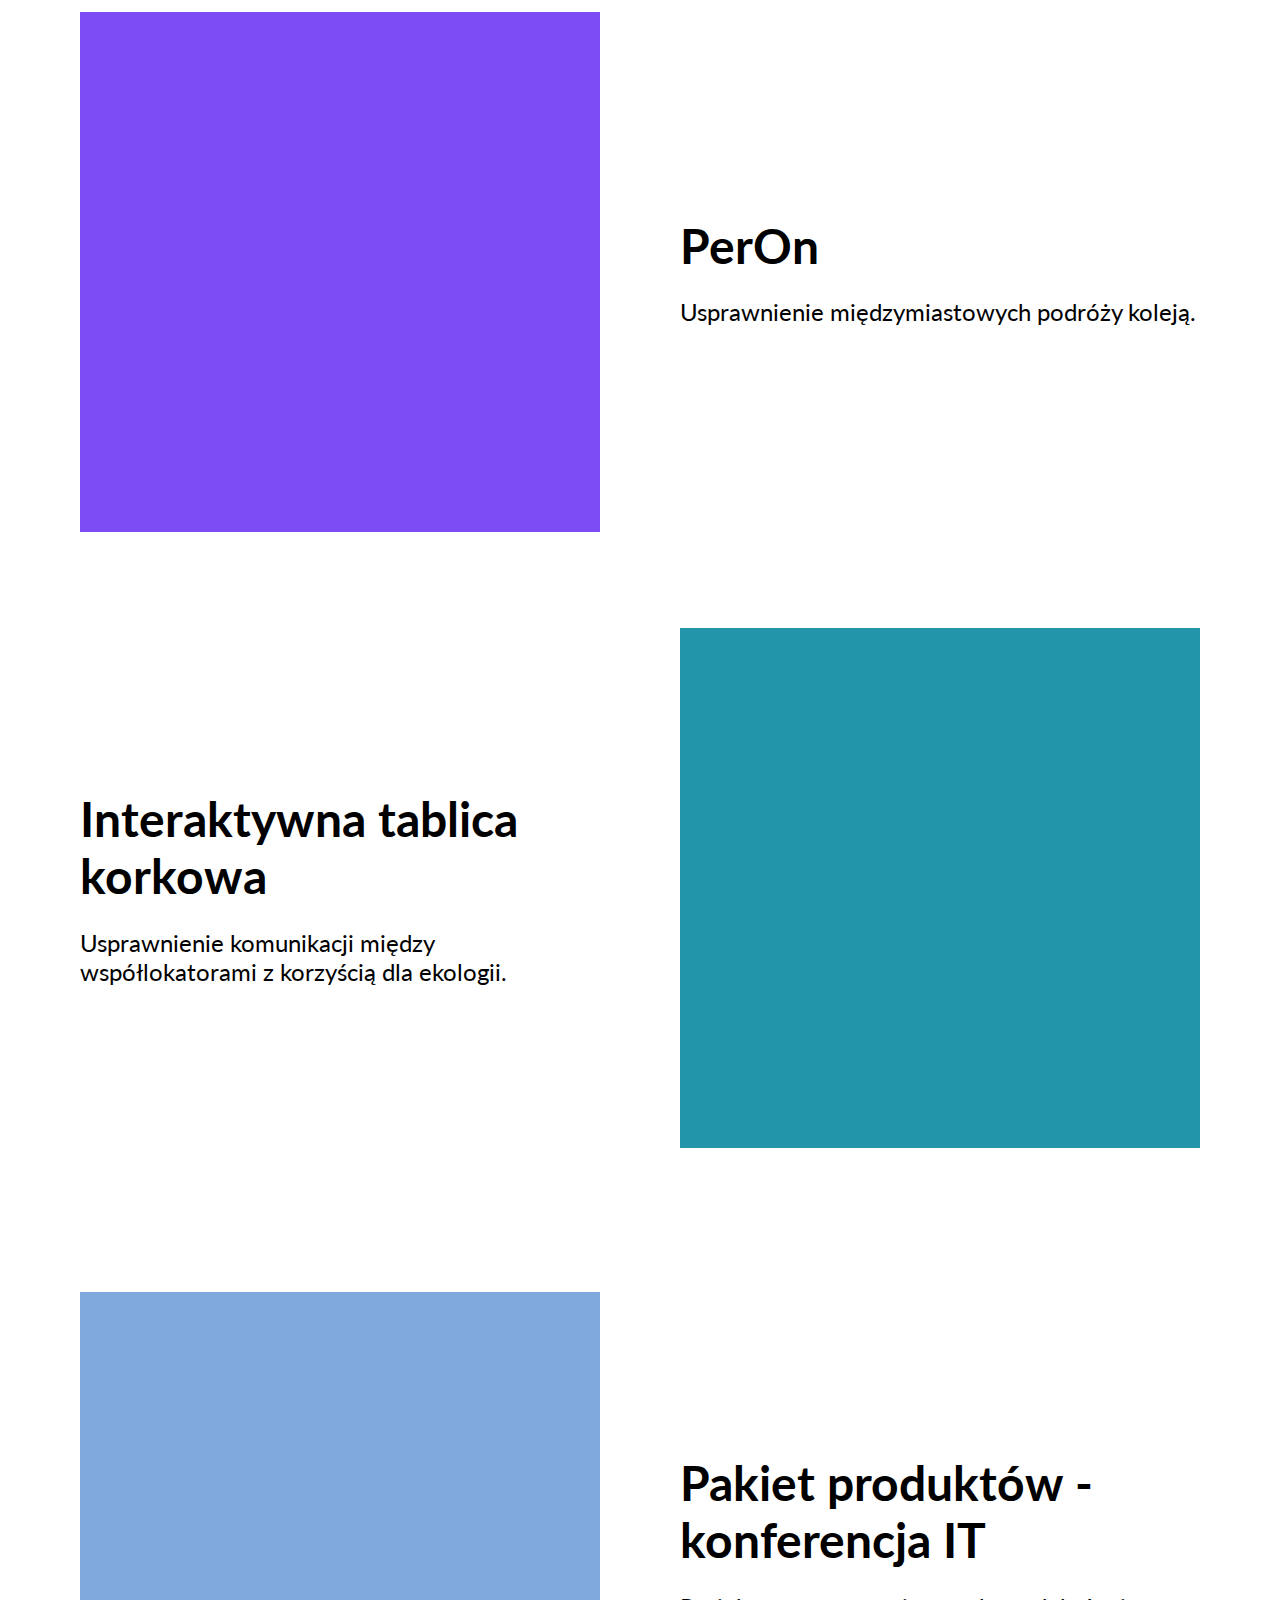
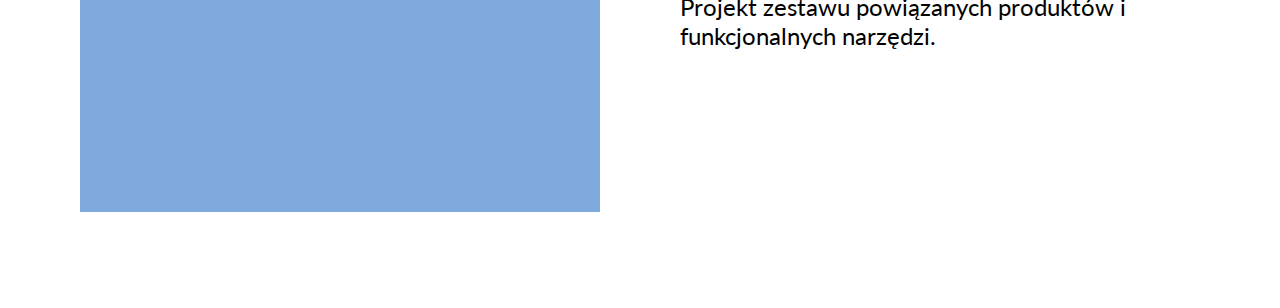
==== commit 3afc4a16: "changed structure" ====
--- a/index.html
+++ b/index.html
@@ -46,6 +46,26 @@
     <div class="air"></div>
   </header>
   <main class="part">
+    <section id="project-petcare">
+      <div class="air"></div>
+      <div class="single-project flex column">
+        <div class="flex flex-column flex-align-start flex-justify-center column col2">
+          <h1>PetCare</h1>
+          <div class="airmin"></div>
+          <h2>Mobilna aplikacja do opieki nad zwierzętami</h2>
+        </div>
+        <div class="air less-1024"></div>
+        <div class="column col2">
+          <a href="./petcare.html">
+            <div class="single-project-photo rel">
+              <div class="single-project-overlay abs"></div>
+            </div>
+          </a>
+        </div>
+      </div>
+      <div class="air"></div>
+      <div class="air"></div>
+    </section>
     <section id="project-peron">
       <div class="air"></div>
       <div class="single-project flex column flex-1024-reverse">
@@ -105,26 +125,6 @@
       <div class="air"></div>
       <div class="air"></div>
     </section>
-    <section id="project-petcare">
-      <div class="air"></div>
-      <div class="single-project flex column">
-        <div class="flex flex-column flex-align-start flex-justify-center column col2">
-          <h1>PetCare</h1>
-          <div class="airmin"></div>
-          <h2>Mobilna aplikacja do opieki nad zwierzętami</h2>
-        </div>
-        <div class="air less-1024"></div>
-        <div class="column col2">
-          <a href="./petcare.html">
-            <div class="single-project-photo rel">
-              <div class="single-project-overlay abs"></div>
-            </div>
-          </a>
-        </div>
-      </div>
-      <div class="air"></div>
-      <div class="air"></div>
-    </section>
   </main>
 </body>
 </html>
